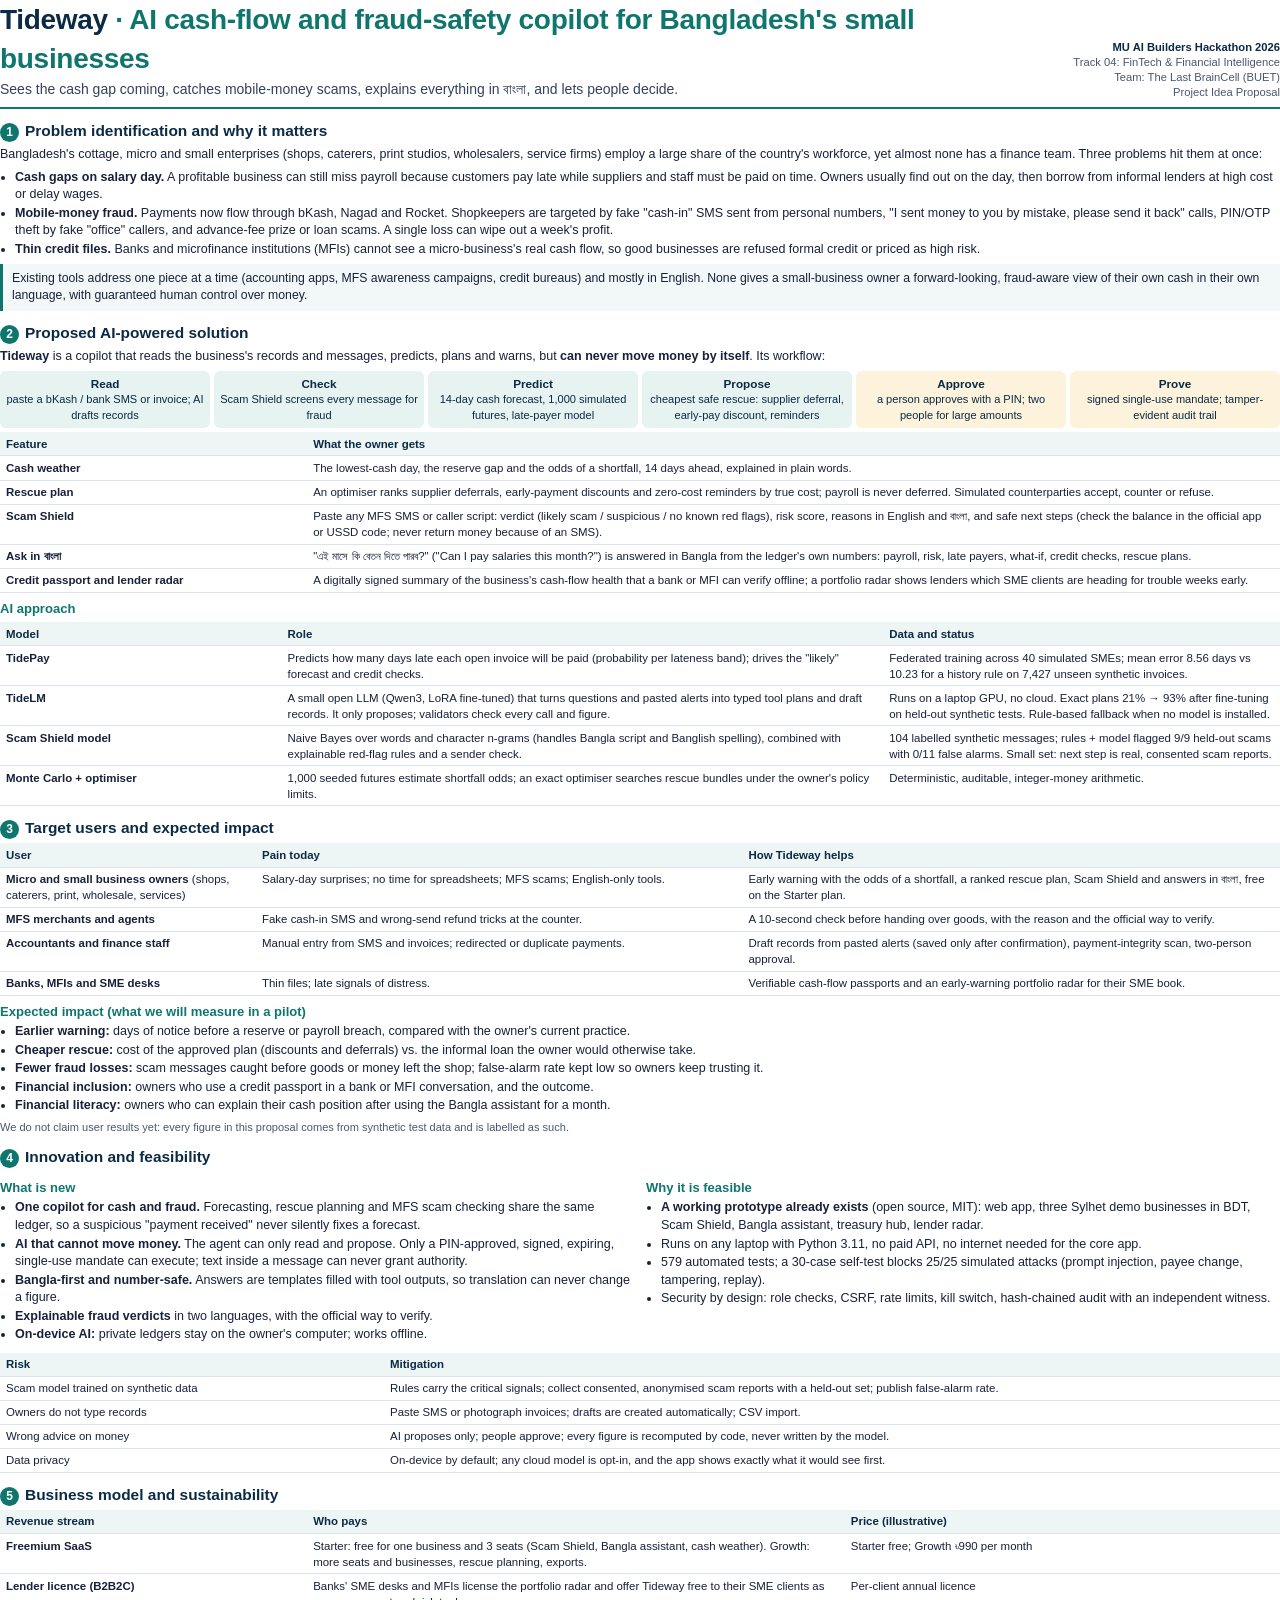
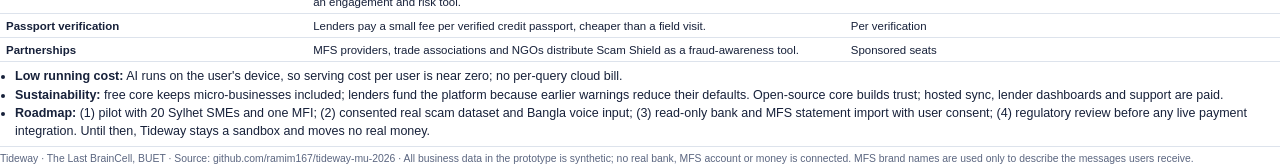
==== docs/proposal/proposal.html @ e8f4d074 "Tideway: AI cash-flow and fraud copilot for Bangladeshi SMEs MU CSE Fest 2026 AI Builders Hackathon," ====
<!doctype html>
<html lang="en">
<head>
<meta charset="utf-8">
<title>Tideway: Project Idea Proposal, MU AI Builders Hackathon 2026</title>
<style>
@page { size: A4; margin: 11mm 13mm 10mm; }
* { box-sizing: border-box; }
body { margin: 0; font: 9.4pt/1.4 "Segoe UI", "Helvetica Neue", Arial, sans-serif; color: #17213a; }
.bn { font-family: "Nirmala UI", "Noto Sans Bengali", "Vrinda", sans-serif; }
header { display: grid; grid-template-columns: 1fr auto; gap: 10px; align-items: end; padding-bottom: 7px; border-bottom: 2.5px solid #0f766e; }
header h1 { margin: 0; font-size: 21pt; letter-spacing: -.3px; color: #0b2a45; }
header h1 span { color: #0f766e; }
header .sub { margin: 2px 0 0; font-size: 10.5pt; color: #33415c; }
header .meta { text-align: right; font-size: 8.4pt; color: #4a5672; line-height: 1.35; }
header .meta strong { color: #0b2a45; }
h2 { margin: 11px 0 4px; font-size: 11.6pt; color: #0b2a45; break-after: avoid; }
h2 .n { display: inline-block; width: 19px; height: 19px; margin-right: 6px; border-radius: 50%; background: #0f766e; color: #fff; font-size: 9pt; line-height: 19px; text-align: center; }
h3 { margin: 7px 0 2px; font-size: 9.8pt; color: #0f766e; break-after: avoid; }
p { margin: 3px 0 5px; }
ul { margin: 2px 0 5px; padding-left: 15px; } li { margin: 1px 0; }
table { width: 100%; border-collapse: collapse; margin: 4px 0 6px; font-size: 8.6pt; break-inside: avoid; }
th, td { padding: 3.5px 6px; border-bottom: 1px solid #dde3ec; text-align: left; vertical-align: top; }
th { background: #eef6f5; color: #0b2a45; font-weight: 650; }
.callout { margin: 6px 0; padding: 6px 9px; border-left: 3px solid #0f766e; background: #f2f8f7; font-size: 9.2pt; }
.flow { display: flex; gap: 4px; margin: 6px 0 4px; font-size: 8.3pt; }
.flow div { flex: 1; padding: 5px 4px; border-radius: 6px; text-align: center; background: #e7f3f1; color: #0b2a45; }
.flow div.p { background: #fdf3dc; } .flow b { display: block; font-size: 8.8pt; }
.two { display: grid; grid-template-columns: 1fr 1fr; gap: 12px; }
.small { font-size: 8.3pt; color: #4a5672; }
.page-break { break-before: page; }
code { font: 8.3pt Consolas, monospace; background: #f1f3f7; padding: 0 3px; border-radius: 3px; }
footer { margin-top: 6px; padding-top: 5px; border-top: 1px solid #dde3ec; font-size: 7.8pt; color: #5b6680; }
</style>
</head>
<body>

<header>
  <div>
    <h1>Tideway <span>· AI cash-flow and fraud-safety copilot for Bangladesh's small businesses</span></h1>
    <p class="sub">Sees the cash gap coming, catches mobile-money scams, explains everything in <span class="bn">বাংলা</span>, and lets people decide.</p>
  </div>
  <div class="meta"><strong>MU AI Builders Hackathon 2026</strong><br>Track 04: FinTech &amp; Financial Intelligence<br>Team: The Last BrainCell (BUET)<br>Project Idea Proposal</div>
</header>

<h2><span class="n">1</span>Problem identification and why it matters</h2>
<p>Bangladesh's cottage, micro and small enterprises (shops, caterers, print studios, wholesalers, service firms) employ a large share of the country's workforce, yet almost none has a finance team. Three problems hit them at once:</p>
<ul>
  <li><strong>Cash gaps on salary day.</strong> A profitable business can still miss payroll because customers pay late while suppliers and staff must be paid on time. Owners usually find out on the day, then borrow from informal lenders at high cost or delay wages.</li>
  <li><strong>Mobile-money fraud.</strong> Payments now flow through bKash, Nagad and Rocket. Shopkeepers are targeted by fake "cash-in" SMS sent from personal numbers, "I sent money to you by mistake, please send it back" calls, PIN/OTP theft by fake "office" callers, and advance-fee prize or loan scams. A single loss can wipe out a week's profit.</li>
  <li><strong>Thin credit files.</strong> Banks and microfinance institutions (MFIs) cannot see a micro-business's real cash flow, so good businesses are refused formal credit or priced as high risk.</li>
</ul>
<div class="callout">Existing tools address one piece at a time (accounting apps, MFS awareness campaigns, credit bureaus) and mostly in English. None gives a small-business owner a forward-looking, fraud-aware view of their own cash in their own language, with guaranteed human control over money.</div>

<h2><span class="n">2</span>Proposed AI-powered solution</h2>
<p><strong>Tideway</strong> is a copilot that reads the business's records and messages, predicts, plans and warns, but <strong>can never move money by itself</strong>. Its workflow:</p>
<div class="flow">
  <div><b>Read</b>paste a bKash / bank SMS or invoice; AI drafts records</div>
  <div><b>Check</b>Scam Shield screens every message for fraud</div>
  <div><b>Predict</b>14-day cash forecast, 1,000 simulated futures, late-payer model</div>
  <div><b>Propose</b>cheapest safe rescue: supplier deferral, early-pay discount, reminders</div>
  <div class="p"><b>Approve</b>a person approves with a PIN; two people for large amounts</div>
  <div class="p"><b>Prove</b>signed single-use mandate; tamper-evident audit trail</div>
</div>
<table>
  <tr><th style="width:24%">Feature</th><th>What the owner gets</th></tr>
  <tr><td><strong>Cash weather</strong></td><td>The lowest-cash day, the reserve gap and the odds of a shortfall, 14 days ahead, explained in plain words.</td></tr>
  <tr><td><strong>Rescue plan</strong></td><td>An optimiser ranks supplier deferrals, early-payment discounts and zero-cost reminders by true cost; payroll is never deferred. Simulated counterparties accept, counter or refuse.</td></tr>
  <tr><td><strong>Scam Shield</strong></td><td>Paste any MFS SMS or caller script: verdict (likely scam / suspicious / no known red flags), risk score, reasons in English and <span class="bn">বাংলা</span>, and safe next steps (check the balance in the official app or USSD code; never return money because of an SMS).</td></tr>
  <tr><td><strong>Ask in <span class="bn">বাংলা</span></strong></td><td>"<span class="bn">এই মাসে কি বেতন দিতে পারব?</span>" ("Can I pay salaries this month?") is answered in Bangla from the ledger's own numbers: payroll, risk, late payers, what-if, credit checks, rescue plans.</td></tr>
  <tr><td><strong>Credit passport and lender radar</strong></td><td>A digitally signed summary of the business's cash-flow health that a bank or MFI can verify offline; a portfolio radar shows lenders which SME clients are heading for trouble weeks early.</td></tr>
</table>

<h3>AI approach</h3>
<table>
  <tr><th style="width:22%">Model</th><th>Role</th><th style="width:31%">Data and status</th></tr>
  <tr><td><strong>TidePay</strong></td><td>Predicts how many days late each open invoice will be paid (probability per lateness band); drives the "likely" forecast and credit checks.</td><td>Federated training across 40 simulated SMEs; mean error 8.56 days vs 10.23 for a history rule on 7,427 unseen synthetic invoices.</td></tr>
  <tr><td><strong>TideLM</strong></td><td>A small open LLM (Qwen3, LoRA fine-tuned) that turns questions and pasted alerts into typed tool plans and draft records. It only proposes; validators check every call and figure.</td><td>Runs on a laptop GPU, no cloud. Exact plans 21% → 93% after fine-tuning on held-out synthetic tests. Rule-based fallback when no model is installed.</td></tr>
  <tr><td><strong>Scam Shield model</strong></td><td>Naive Bayes over words and character n-grams (handles Bangla script and Banglish spelling), combined with explainable red-flag rules and a sender check.</td><td>104 labelled synthetic messages; rules + model flagged 9/9 held-out scams with 0/11 false alarms. Small set: next step is real, consented scam reports.</td></tr>
  <tr><td><strong>Monte Carlo + optimiser</strong></td><td>1,000 seeded futures estimate shortfall odds; an exact optimiser searches rescue bundles under the owner's policy limits.</td><td>Deterministic, auditable, integer-money arithmetic.</td></tr>
</table>

<h2><span class="n">3</span>Target users and expected impact</h2>
<table>
  <tr><th style="width:20%">User</th><th style="width:38%">Pain today</th><th>How Tideway helps</th></tr>
  <tr><td><strong>Micro and small business owners</strong> (shops, caterers, print, wholesale, services)</td><td>Salary-day surprises; no time for spreadsheets; MFS scams; English-only tools.</td><td>Early warning with the odds of a shortfall, a ranked rescue plan, Scam Shield and answers in <span class="bn">বাংলা</span>, free on the Starter plan.</td></tr>
  <tr><td><strong>MFS merchants and agents</strong></td><td>Fake cash-in SMS and wrong-send refund tricks at the counter.</td><td>A 10-second check before handing over goods, with the reason and the official way to verify.</td></tr>
  <tr><td><strong>Accountants and finance staff</strong></td><td>Manual entry from SMS and invoices; redirected or duplicate payments.</td><td>Draft records from pasted alerts (saved only after confirmation), payment-integrity scan, two-person approval.</td></tr>
  <tr><td><strong>Banks, MFIs and SME desks</strong></td><td>Thin files; late signals of distress.</td><td>Verifiable cash-flow passports and an early-warning portfolio radar for their SME book.</td></tr>
</table>
<h3>Expected impact (what we will measure in a pilot)</h3>
<ul>
  <li><strong>Earlier warning:</strong> days of notice before a reserve or payroll breach, compared with the owner's current practice.</li>
  <li><strong>Cheaper rescue:</strong> cost of the approved plan (discounts and deferrals) vs. the informal loan the owner would otherwise take.</li>
  <li><strong>Fewer fraud losses:</strong> scam messages caught before goods or money left the shop; false-alarm rate kept low so owners keep trusting it.</li>
  <li><strong>Financial inclusion:</strong> owners who use a credit passport in a bank or MFI conversation, and the outcome.</li>
  <li><strong>Financial literacy:</strong> owners who can explain their cash position after using the Bangla assistant for a month.</li>
</ul>
<p class="small">We do not claim user results yet: every figure in this proposal comes from synthetic test data and is labelled as such.</p>

<h2><span class="n">4</span>Innovation and feasibility</h2>
<div class="two">
<div>
<h3>What is new</h3>
<ul>
  <li><strong>One copilot for cash and fraud.</strong> Forecasting, rescue planning and MFS scam checking share the same ledger, so a suspicious "payment received" never silently fixes a forecast.</li>
  <li><strong>AI that cannot move money.</strong> The agent can only read and propose. Only a PIN-approved, signed, expiring, single-use mandate can execute; text inside a message can never grant authority.</li>
  <li><strong>Bangla-first and number-safe.</strong> Answers are templates filled with tool outputs, so translation can never change a figure.</li>
  <li><strong>Explainable fraud verdicts</strong> in two languages, with the official way to verify.</li>
  <li><strong>On-device AI:</strong> private ledgers stay on the owner's computer; works offline.</li>
</ul>
</div>
<div>
<h3>Why it is feasible</h3>
<ul>
  <li><strong>A working prototype already exists</strong> (open source, MIT): web app, three Sylhet demo businesses in BDT, Scam Shield, Bangla assistant, treasury hub, lender radar.</li>
  <li>Runs on any laptop with Python 3.11, no paid API, no internet needed for the core app.</li>
  <li>579 automated tests; a 30-case self-test blocks 25/25 simulated attacks (prompt injection, payee change, tampering, replay).</li>
  <li>Security by design: role checks, CSRF, rate limits, kill switch, hash-chained audit with an independent witness.</li>
</ul>
</div>
</div>
<table>
  <tr><th style="width:30%">Risk</th><th>Mitigation</th></tr>
  <tr><td>Scam model trained on synthetic data</td><td>Rules carry the critical signals; collect consented, anonymised scam reports with a held-out set; publish false-alarm rate.</td></tr>
  <tr><td>Owners do not type records</td><td>Paste SMS or photograph invoices; drafts are created automatically; CSV import.</td></tr>
  <tr><td>Wrong advice on money</td><td>AI proposes only; people approve; every figure is recomputed by code, never written by the model.</td></tr>
  <tr><td>Data privacy</td><td>On-device by default; any cloud model is opt-in, and the app shows exactly what it would see first.</td></tr>
</table>

<h2><span class="n">5</span>Business model and sustainability</h2>
<table>
  <tr><th style="width:24%">Revenue stream</th><th>Who pays</th><th style="width:34%">Price (illustrative)</th></tr>
  <tr><td><strong>Freemium SaaS</strong></td><td>Starter: free for one business and 3 seats (Scam Shield, Bangla assistant, cash weather). Growth: more seats and businesses, rescue planning, exports.</td><td>Starter free; Growth ৳990 per month</td></tr>
  <tr><td><strong>Lender licence (B2B2C)</strong></td><td>Banks' SME desks and MFIs license the portfolio radar and offer Tideway free to their SME clients as an engagement and risk tool.</td><td>Per-client annual licence</td></tr>
  <tr><td><strong>Passport verification</strong></td><td>Lenders pay a small fee per verified credit passport, cheaper than a field visit.</td><td>Per verification</td></tr>
  <tr><td><strong>Partnerships</strong></td><td>MFS providers, trade associations and NGOs distribute Scam Shield as a fraud-awareness tool.</td><td>Sponsored seats</td></tr>
</table>
<ul>
  <li><strong>Low running cost:</strong> AI runs on the user's device, so serving cost per user is near zero; no per-query cloud bill.</li>
  <li><strong>Sustainability:</strong> free core keeps micro-businesses included; lenders fund the platform because earlier warnings reduce their defaults. Open-source core builds trust; hosted sync, lender dashboards and support are paid.</li>
  <li><strong>Roadmap:</strong> (1) pilot with 20 Sylhet SMEs and one MFI; (2) consented real scam dataset and Bangla voice input; (3) read-only bank and MFS statement import with user consent; (4) regulatory review before any live payment integration. Until then, Tideway stays a sandbox and moves no real money.</li>
</ul>

<footer>Tideway · The Last BrainCell, BUET · Source: github.com/ramim167/tideway-mu-2026 · All business data in the prototype is synthetic; no real bank, MFS account or money is connected. MFS brand names are used only to describe the messages users receive.</footer>
</body>
</html>
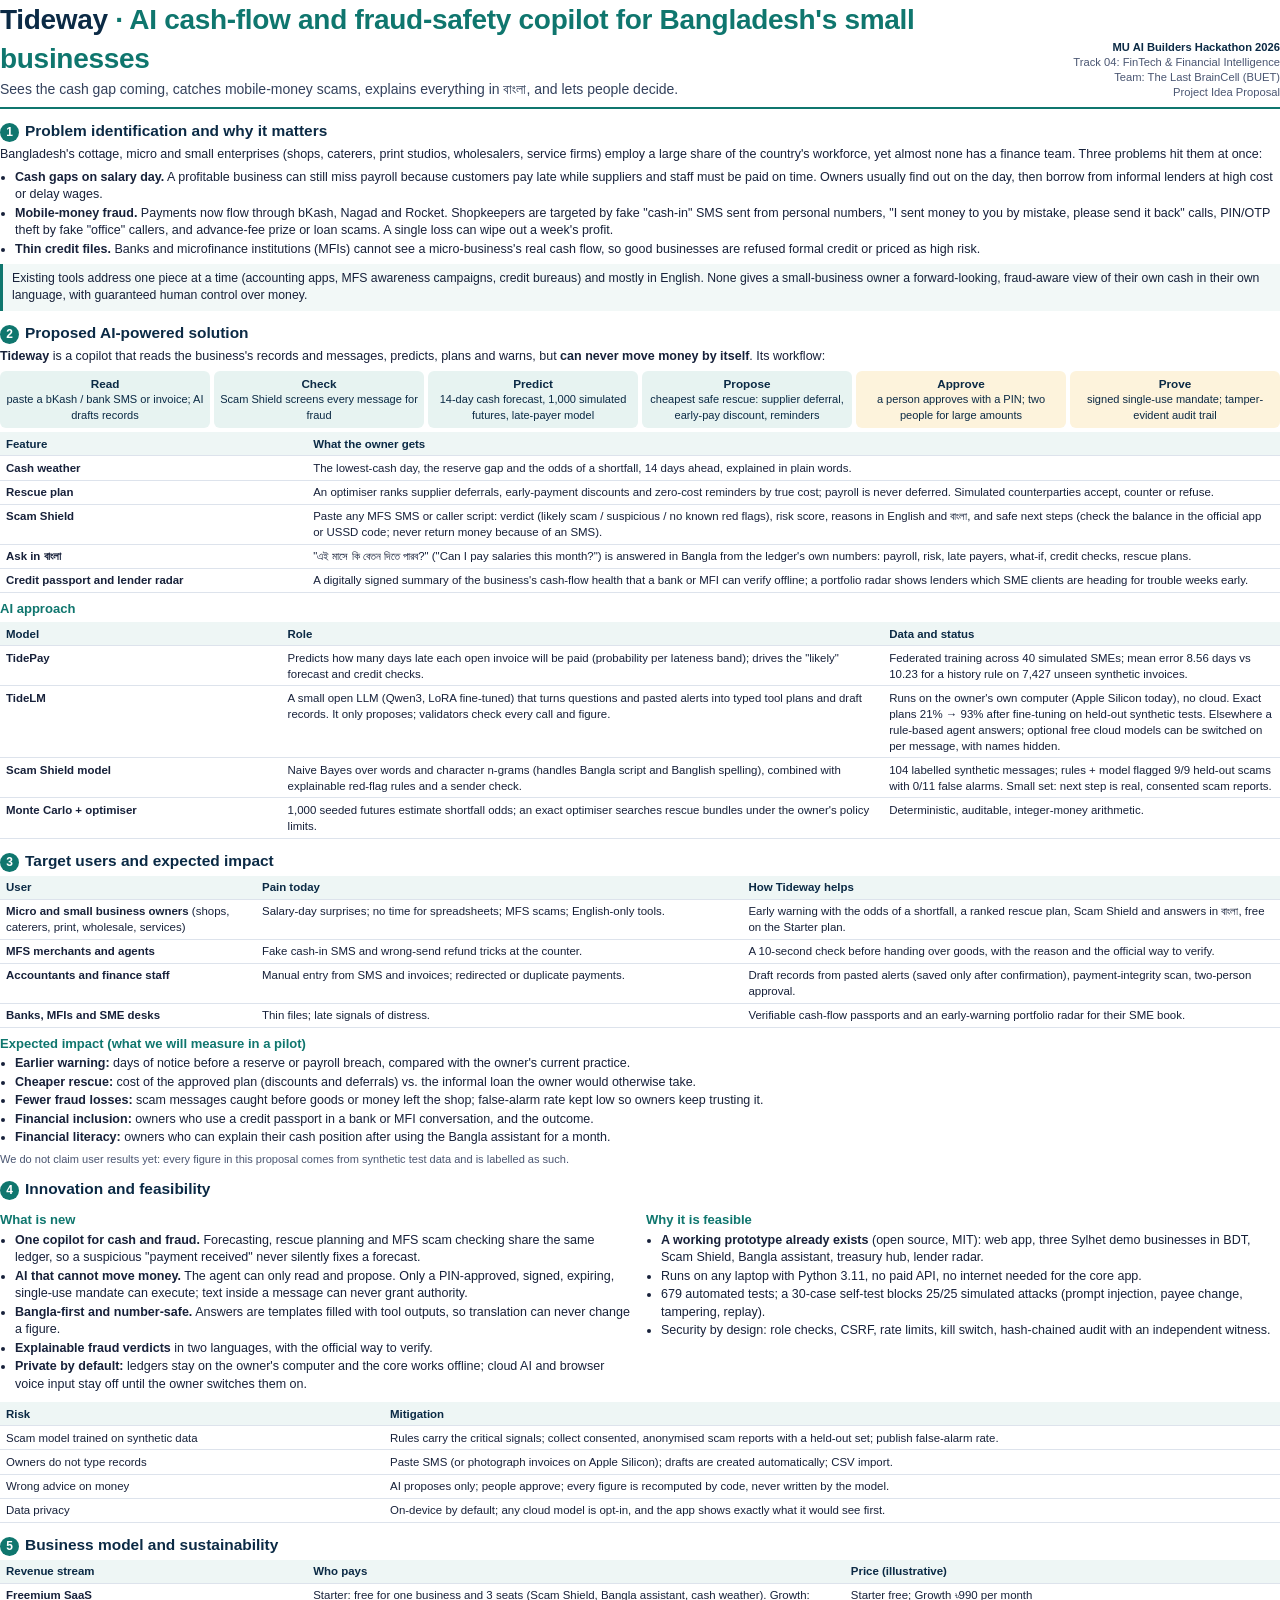
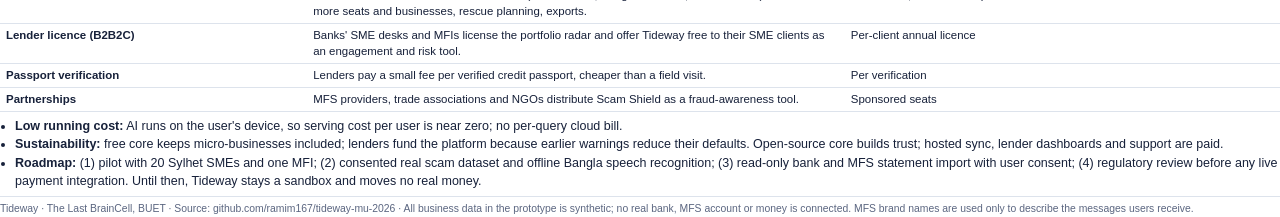
==== commit 6ac983b4: "Fix defects from an independent review; align docs with the app Backend (each with a regression test" ====
--- a/docs/proposal/proposal.html
+++ b/docs/proposal/proposal.html
@@ -75,7 +75,7 @@
 <table>
   <tr><th style="width:22%">Model</th><th>Role</th><th style="width:31%">Data and status</th></tr>
   <tr><td><strong>TidePay</strong></td><td>Predicts how many days late each open invoice will be paid (probability per lateness band); drives the "likely" forecast and credit checks.</td><td>Federated training across 40 simulated SMEs; mean error 8.56 days vs 10.23 for a history rule on 7,427 unseen synthetic invoices.</td></tr>
-  <tr><td><strong>TideLM</strong></td><td>A small open LLM (Qwen3, LoRA fine-tuned) that turns questions and pasted alerts into typed tool plans and draft records. It only proposes; validators check every call and figure.</td><td>Runs on a laptop GPU, no cloud. Exact plans 21% → 93% after fine-tuning on held-out synthetic tests. Rule-based fallback when no model is installed.</td></tr>
+  <tr><td><strong>TideLM</strong></td><td>A small open LLM (Qwen3, LoRA fine-tuned) that turns questions and pasted alerts into typed tool plans and draft records. It only proposes; validators check every call and figure.</td><td>Runs on the owner's own computer (Apple Silicon today), no cloud. Exact plans 21% → 93% after fine-tuning on held-out synthetic tests. Elsewhere a rule-based agent answers; optional free cloud models can be switched on per message, with names hidden.</td></tr>
   <tr><td><strong>Scam Shield model</strong></td><td>Naive Bayes over words and character n-grams (handles Bangla script and Banglish spelling), combined with explainable red-flag rules and a sender check.</td><td>104 labelled synthetic messages; rules + model flagged 9/9 held-out scams with 0/11 false alarms. Small set: next step is real, consented scam reports.</td></tr>
   <tr><td><strong>Monte Carlo + optimiser</strong></td><td>1,000 seeded futures estimate shortfall odds; an exact optimiser searches rescue bundles under the owner's policy limits.</td><td>Deterministic, auditable, integer-money arithmetic.</td></tr>
 </table>
@@ -107,7 +107,7 @@
   <li><strong>AI that cannot move money.</strong> The agent can only read and propose. Only a PIN-approved, signed, expiring, single-use mandate can execute; text inside a message can never grant authority.</li>
   <li><strong>Bangla-first and number-safe.</strong> Answers are templates filled with tool outputs, so translation can never change a figure.</li>
   <li><strong>Explainable fraud verdicts</strong> in two languages, with the official way to verify.</li>
-  <li><strong>On-device AI:</strong> private ledgers stay on the owner's computer; works offline.</li>
+  <li><strong>Private by default:</strong> ledgers stay on the owner's computer and the core works offline; cloud AI and browser voice input stay off until the owner switches them on.</li>
 </ul>
 </div>
 <div>
@@ -115,7 +115,7 @@
 <ul>
   <li><strong>A working prototype already exists</strong> (open source, MIT): web app, three Sylhet demo businesses in BDT, Scam Shield, Bangla assistant, treasury hub, lender radar.</li>
   <li>Runs on any laptop with Python 3.11, no paid API, no internet needed for the core app.</li>
-  <li>579 automated tests; a 30-case self-test blocks 25/25 simulated attacks (prompt injection, payee change, tampering, replay).</li>
+  <li>679 automated tests; a 30-case self-test blocks 25/25 simulated attacks (prompt injection, payee change, tampering, replay).</li>
   <li>Security by design: role checks, CSRF, rate limits, kill switch, hash-chained audit with an independent witness.</li>
 </ul>
 </div>
@@ -123,7 +123,7 @@
 <table>
   <tr><th style="width:30%">Risk</th><th>Mitigation</th></tr>
   <tr><td>Scam model trained on synthetic data</td><td>Rules carry the critical signals; collect consented, anonymised scam reports with a held-out set; publish false-alarm rate.</td></tr>
-  <tr><td>Owners do not type records</td><td>Paste SMS or photograph invoices; drafts are created automatically; CSV import.</td></tr>
+  <tr><td>Owners do not type records</td><td>Paste SMS (or photograph invoices on Apple Silicon); drafts are created automatically; CSV import.</td></tr>
   <tr><td>Wrong advice on money</td><td>AI proposes only; people approve; every figure is recomputed by code, never written by the model.</td></tr>
   <tr><td>Data privacy</td><td>On-device by default; any cloud model is opt-in, and the app shows exactly what it would see first.</td></tr>
 </table>
@@ -139,7 +139,7 @@
 <ul>
   <li><strong>Low running cost:</strong> AI runs on the user's device, so serving cost per user is near zero; no per-query cloud bill.</li>
   <li><strong>Sustainability:</strong> free core keeps micro-businesses included; lenders fund the platform because earlier warnings reduce their defaults. Open-source core builds trust; hosted sync, lender dashboards and support are paid.</li>
-  <li><strong>Roadmap:</strong> (1) pilot with 20 Sylhet SMEs and one MFI; (2) consented real scam dataset and Bangla voice input; (3) read-only bank and MFS statement import with user consent; (4) regulatory review before any live payment integration. Until then, Tideway stays a sandbox and moves no real money.</li>
+  <li><strong>Roadmap:</strong> (1) pilot with 20 Sylhet SMEs and one MFI; (2) consented real scam dataset and offline Bangla speech recognition; (3) read-only bank and MFS statement import with user consent; (4) regulatory review before any live payment integration. Until then, Tideway stays a sandbox and moves no real money.</li>
 </ul>
 
 <footer>Tideway · The Last BrainCell, BUET · Source: github.com/ramim167/tideway-mu-2026 · All business data in the prototype is synthetic; no real bank, MFS account or money is connected. MFS brand names are used only to describe the messages users receive.</footer>
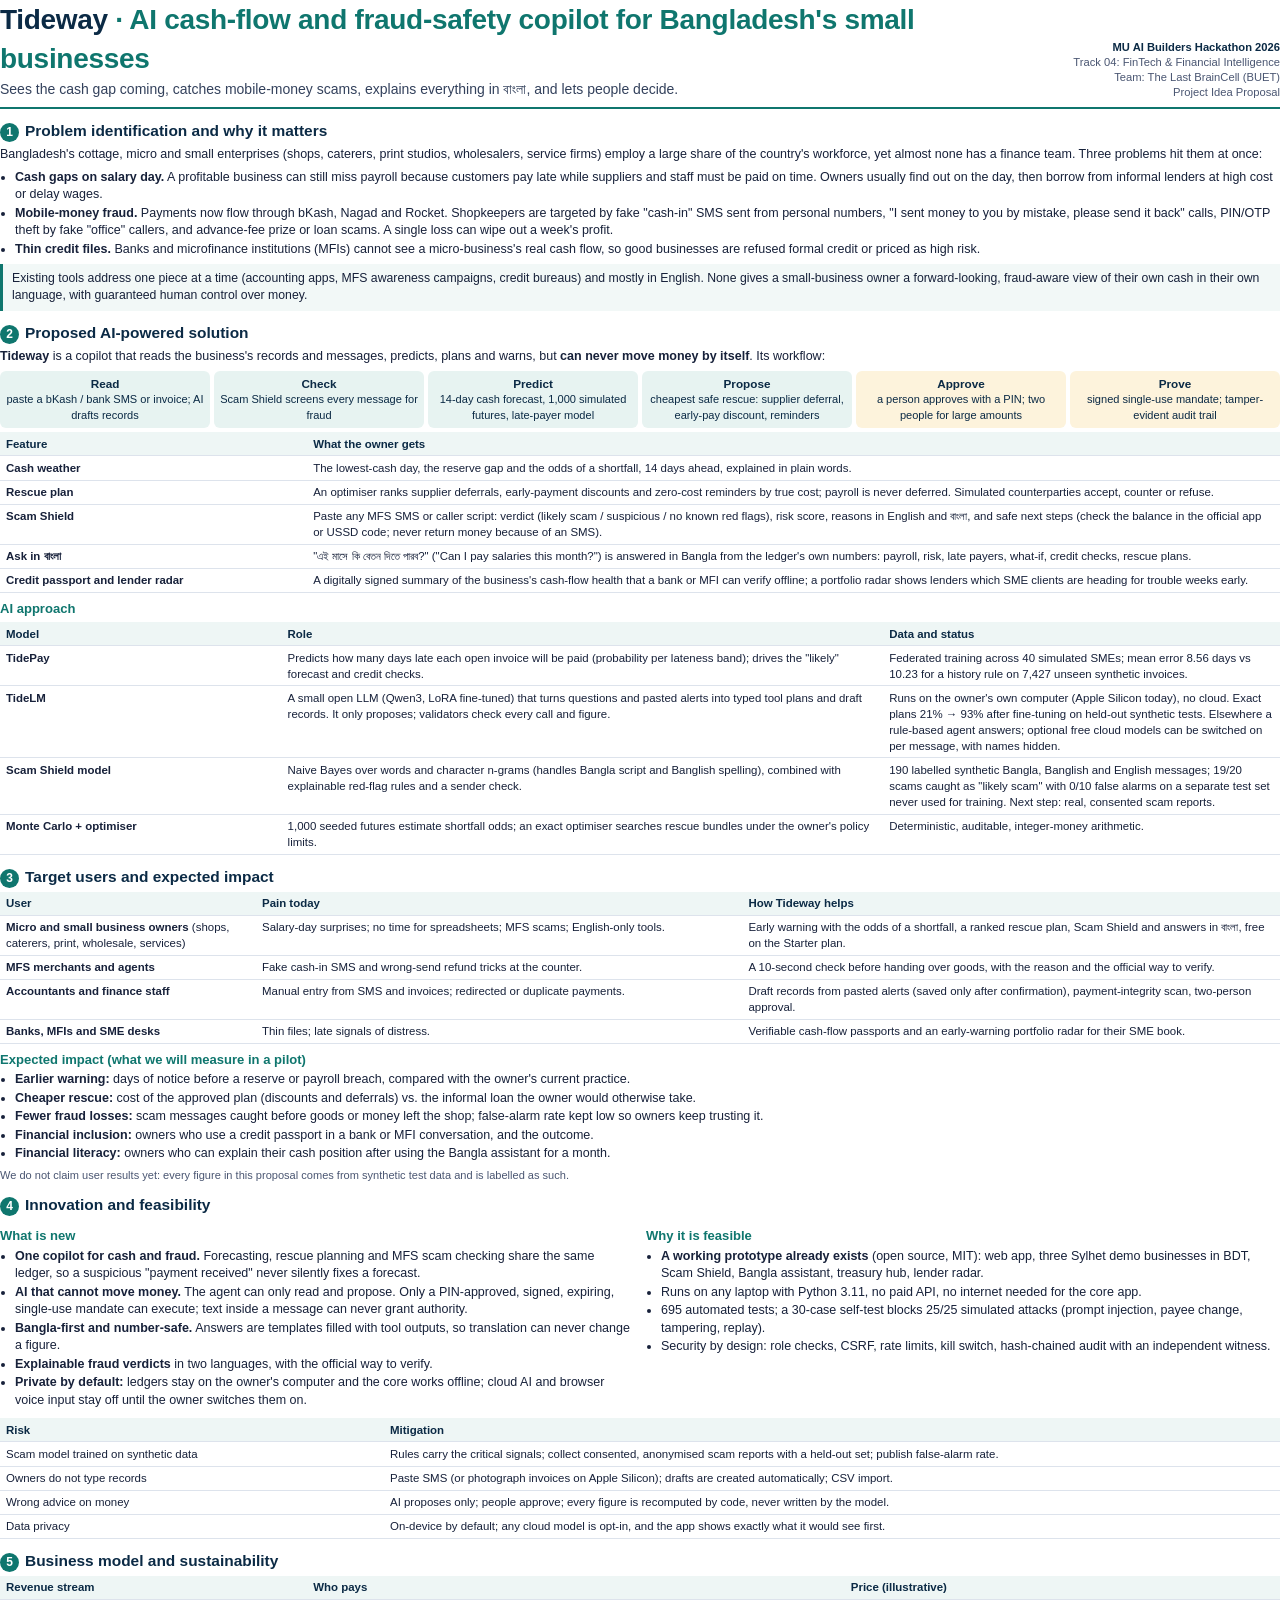
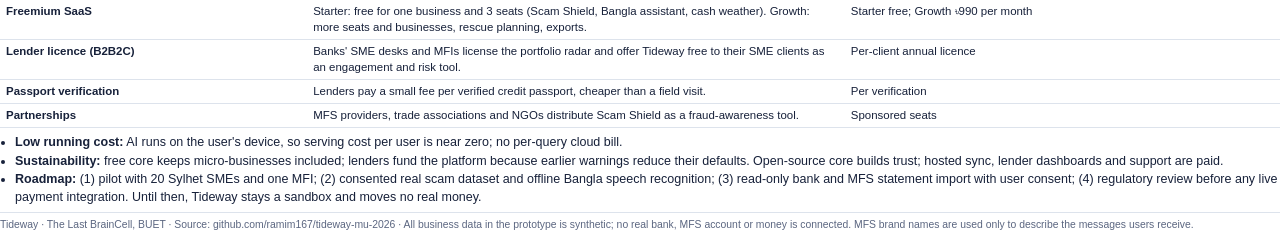
==== commit 49deecdd: "Strengthen Scam Shield on real Bangladeshi scam scripts - Rules: "code ta bolen" and "6 digit number" ====
--- a/docs/proposal/proposal.html
+++ b/docs/proposal/proposal.html
@@ -76,7 +76,7 @@
   <tr><th style="width:22%">Model</th><th>Role</th><th style="width:31%">Data and status</th></tr>
   <tr><td><strong>TidePay</strong></td><td>Predicts how many days late each open invoice will be paid (probability per lateness band); drives the "likely" forecast and credit checks.</td><td>Federated training across 40 simulated SMEs; mean error 8.56 days vs 10.23 for a history rule on 7,427 unseen synthetic invoices.</td></tr>
   <tr><td><strong>TideLM</strong></td><td>A small open LLM (Qwen3, LoRA fine-tuned) that turns questions and pasted alerts into typed tool plans and draft records. It only proposes; validators check every call and figure.</td><td>Runs on the owner's own computer (Apple Silicon today), no cloud. Exact plans 21% → 93% after fine-tuning on held-out synthetic tests. Elsewhere a rule-based agent answers; optional free cloud models can be switched on per message, with names hidden.</td></tr>
-  <tr><td><strong>Scam Shield model</strong></td><td>Naive Bayes over words and character n-grams (handles Bangla script and Banglish spelling), combined with explainable red-flag rules and a sender check.</td><td>104 labelled synthetic messages; rules + model flagged 9/9 held-out scams with 0/11 false alarms. Small set: next step is real, consented scam reports.</td></tr>
+  <tr><td><strong>Scam Shield model</strong></td><td>Naive Bayes over words and character n-grams (handles Bangla script and Banglish spelling), combined with explainable red-flag rules and a sender check.</td><td>190 labelled synthetic Bangla, Banglish and English messages; 19/20 scams caught as "likely scam" with 0/10 false alarms on a separate test set never used for training. Next step: real, consented scam reports.</td></tr>
   <tr><td><strong>Monte Carlo + optimiser</strong></td><td>1,000 seeded futures estimate shortfall odds; an exact optimiser searches rescue bundles under the owner's policy limits.</td><td>Deterministic, auditable, integer-money arithmetic.</td></tr>
 </table>
 
@@ -115,7 +115,7 @@
 <ul>
   <li><strong>A working prototype already exists</strong> (open source, MIT): web app, three Sylhet demo businesses in BDT, Scam Shield, Bangla assistant, treasury hub, lender radar.</li>
   <li>Runs on any laptop with Python 3.11, no paid API, no internet needed for the core app.</li>
-  <li>679 automated tests; a 30-case self-test blocks 25/25 simulated attacks (prompt injection, payee change, tampering, replay).</li>
+  <li>695 automated tests; a 30-case self-test blocks 25/25 simulated attacks (prompt injection, payee change, tampering, replay).</li>
   <li>Security by design: role checks, CSRF, rate limits, kill switch, hash-chained audit with an independent witness.</li>
 </ul>
 </div>
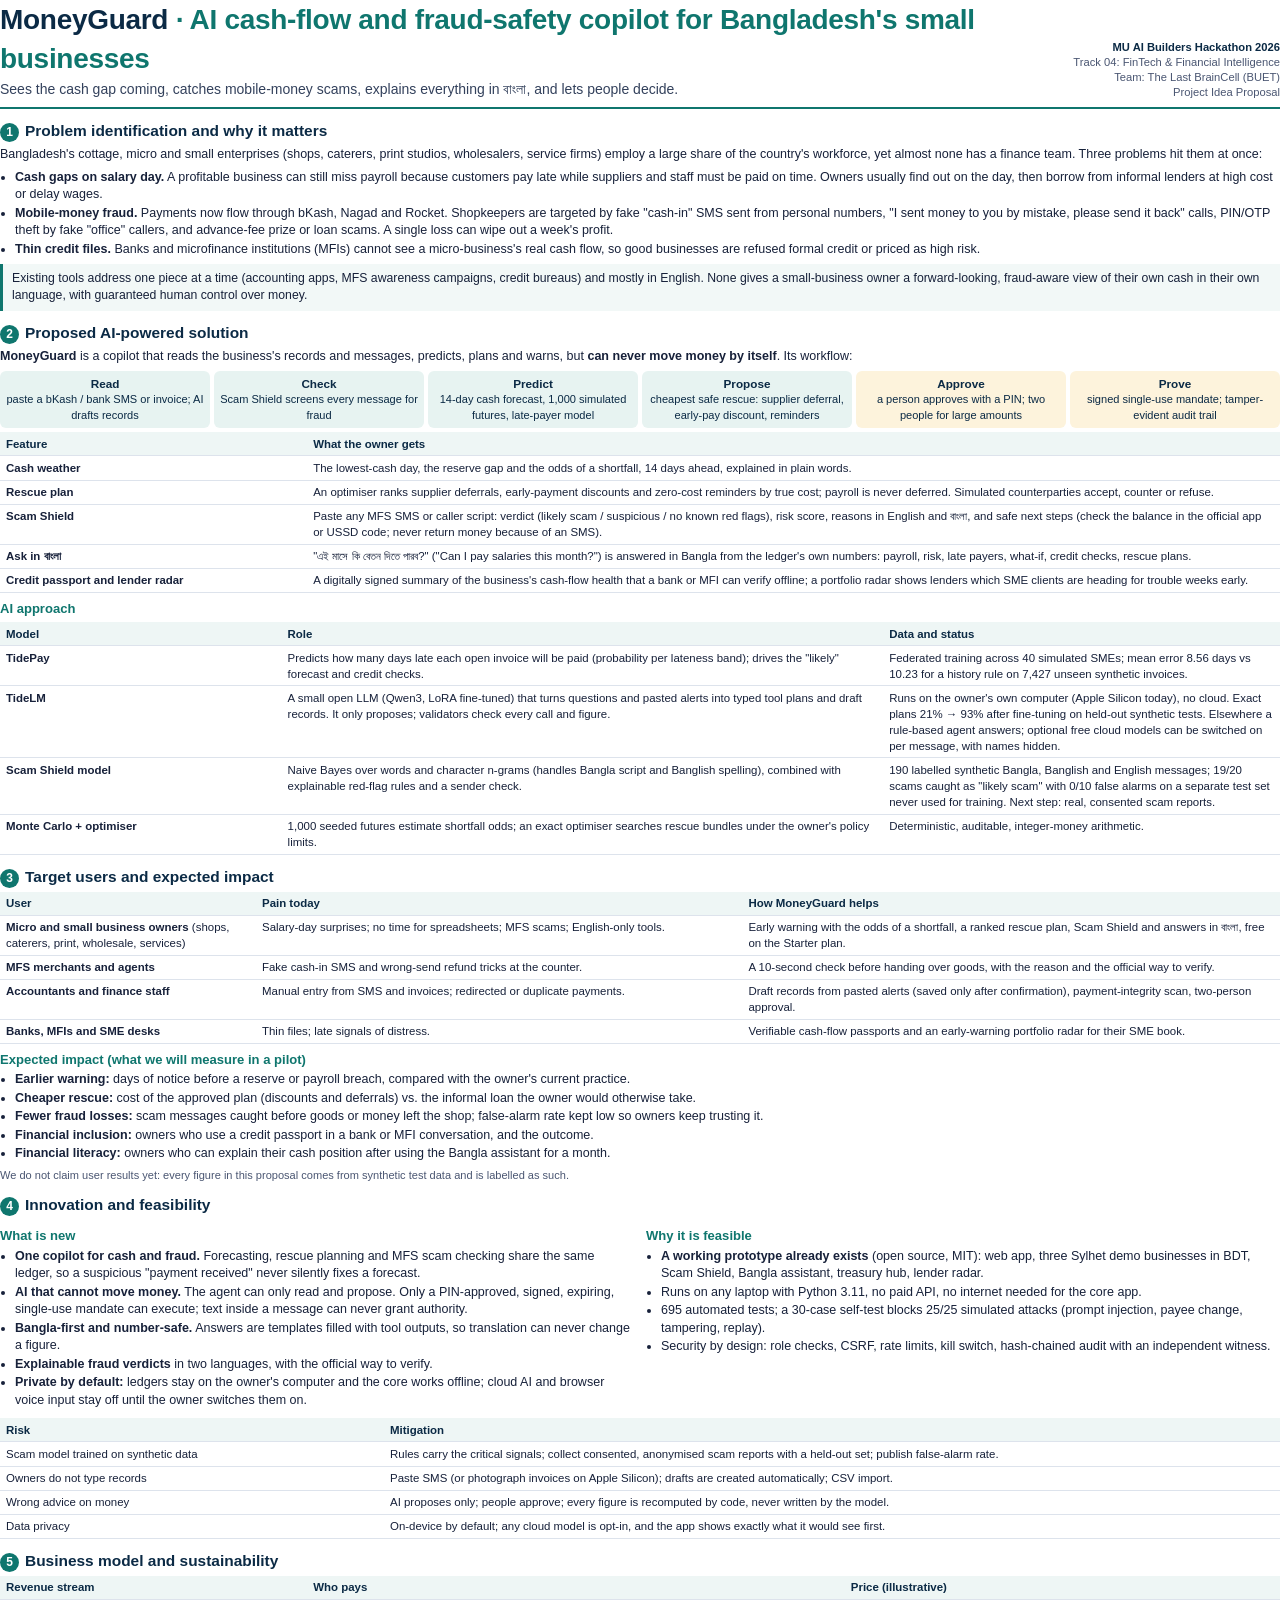
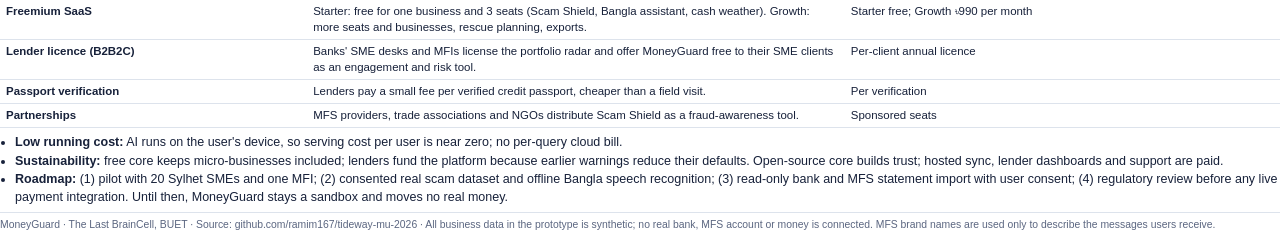
==== commit 8056885a: "Rename the product from Tideway to MoneyGuard (মানিগার্ড) Everything a user, judge or teammate reads" ====
--- a/docs/proposal/proposal.html
+++ b/docs/proposal/proposal.html
@@ -2,7 +2,7 @@
 <html lang="en">
 <head>
 <meta charset="utf-8">
-<title>Tideway: Project Idea Proposal, MU AI Builders Hackathon 2026</title>
+<title>MoneyGuard: Project Idea Proposal, MU AI Builders Hackathon 2026</title>
 <style>
 @page { size: A4; margin: 11mm 13mm 10mm; }
 * { box-sizing: border-box; }
@@ -37,7 +37,7 @@
 
 <header>
   <div>
-    <h1>Tideway <span>· AI cash-flow and fraud-safety copilot for Bangladesh's small businesses</span></h1>
+    <h1>MoneyGuard <span>· AI cash-flow and fraud-safety copilot for Bangladesh's small businesses</span></h1>
     <p class="sub">Sees the cash gap coming, catches mobile-money scams, explains everything in <span class="bn">বাংলা</span>, and lets people decide.</p>
   </div>
   <div class="meta"><strong>MU AI Builders Hackathon 2026</strong><br>Track 04: FinTech &amp; Financial Intelligence<br>Team: The Last BrainCell (BUET)<br>Project Idea Proposal</div>
@@ -53,7 +53,7 @@
 <div class="callout">Existing tools address one piece at a time (accounting apps, MFS awareness campaigns, credit bureaus) and mostly in English. None gives a small-business owner a forward-looking, fraud-aware view of their own cash in their own language, with guaranteed human control over money.</div>
 
 <h2><span class="n">2</span>Proposed AI-powered solution</h2>
-<p><strong>Tideway</strong> is a copilot that reads the business's records and messages, predicts, plans and warns, but <strong>can never move money by itself</strong>. Its workflow:</p>
+<p><strong>MoneyGuard</strong> is a copilot that reads the business's records and messages, predicts, plans and warns, but <strong>can never move money by itself</strong>. Its workflow:</p>
 <div class="flow">
   <div><b>Read</b>paste a bKash / bank SMS or invoice; AI drafts records</div>
   <div><b>Check</b>Scam Shield screens every message for fraud</div>
@@ -82,7 +82,7 @@
 
 <h2><span class="n">3</span>Target users and expected impact</h2>
 <table>
-  <tr><th style="width:20%">User</th><th style="width:38%">Pain today</th><th>How Tideway helps</th></tr>
+  <tr><th style="width:20%">User</th><th style="width:38%">Pain today</th><th>How MoneyGuard helps</th></tr>
   <tr><td><strong>Micro and small business owners</strong> (shops, caterers, print, wholesale, services)</td><td>Salary-day surprises; no time for spreadsheets; MFS scams; English-only tools.</td><td>Early warning with the odds of a shortfall, a ranked rescue plan, Scam Shield and answers in <span class="bn">বাংলা</span>, free on the Starter plan.</td></tr>
   <tr><td><strong>MFS merchants and agents</strong></td><td>Fake cash-in SMS and wrong-send refund tricks at the counter.</td><td>A 10-second check before handing over goods, with the reason and the official way to verify.</td></tr>
   <tr><td><strong>Accountants and finance staff</strong></td><td>Manual entry from SMS and invoices; redirected or duplicate payments.</td><td>Draft records from pasted alerts (saved only after confirmation), payment-integrity scan, two-person approval.</td></tr>
@@ -132,16 +132,16 @@
 <table>
   <tr><th style="width:24%">Revenue stream</th><th>Who pays</th><th style="width:34%">Price (illustrative)</th></tr>
   <tr><td><strong>Freemium SaaS</strong></td><td>Starter: free for one business and 3 seats (Scam Shield, Bangla assistant, cash weather). Growth: more seats and businesses, rescue planning, exports.</td><td>Starter free; Growth ৳990 per month</td></tr>
-  <tr><td><strong>Lender licence (B2B2C)</strong></td><td>Banks' SME desks and MFIs license the portfolio radar and offer Tideway free to their SME clients as an engagement and risk tool.</td><td>Per-client annual licence</td></tr>
+  <tr><td><strong>Lender licence (B2B2C)</strong></td><td>Banks' SME desks and MFIs license the portfolio radar and offer MoneyGuard free to their SME clients as an engagement and risk tool.</td><td>Per-client annual licence</td></tr>
   <tr><td><strong>Passport verification</strong></td><td>Lenders pay a small fee per verified credit passport, cheaper than a field visit.</td><td>Per verification</td></tr>
   <tr><td><strong>Partnerships</strong></td><td>MFS providers, trade associations and NGOs distribute Scam Shield as a fraud-awareness tool.</td><td>Sponsored seats</td></tr>
 </table>
 <ul>
   <li><strong>Low running cost:</strong> AI runs on the user's device, so serving cost per user is near zero; no per-query cloud bill.</li>
   <li><strong>Sustainability:</strong> free core keeps micro-businesses included; lenders fund the platform because earlier warnings reduce their defaults. Open-source core builds trust; hosted sync, lender dashboards and support are paid.</li>
-  <li><strong>Roadmap:</strong> (1) pilot with 20 Sylhet SMEs and one MFI; (2) consented real scam dataset and offline Bangla speech recognition; (3) read-only bank and MFS statement import with user consent; (4) regulatory review before any live payment integration. Until then, Tideway stays a sandbox and moves no real money.</li>
+  <li><strong>Roadmap:</strong> (1) pilot with 20 Sylhet SMEs and one MFI; (2) consented real scam dataset and offline Bangla speech recognition; (3) read-only bank and MFS statement import with user consent; (4) regulatory review before any live payment integration. Until then, MoneyGuard stays a sandbox and moves no real money.</li>
 </ul>
 
-<footer>Tideway · The Last BrainCell, BUET · Source: github.com/ramim167/tideway-mu-2026 · All business data in the prototype is synthetic; no real bank, MFS account or money is connected. MFS brand names are used only to describe the messages users receive.</footer>
+<footer>MoneyGuard · The Last BrainCell, BUET · Source: github.com/ramim167/tideway-mu-2026 · All business data in the prototype is synthetic; no real bank, MFS account or money is connected. MFS brand names are used only to describe the messages users receive.</footer>
 </body>
 </html>
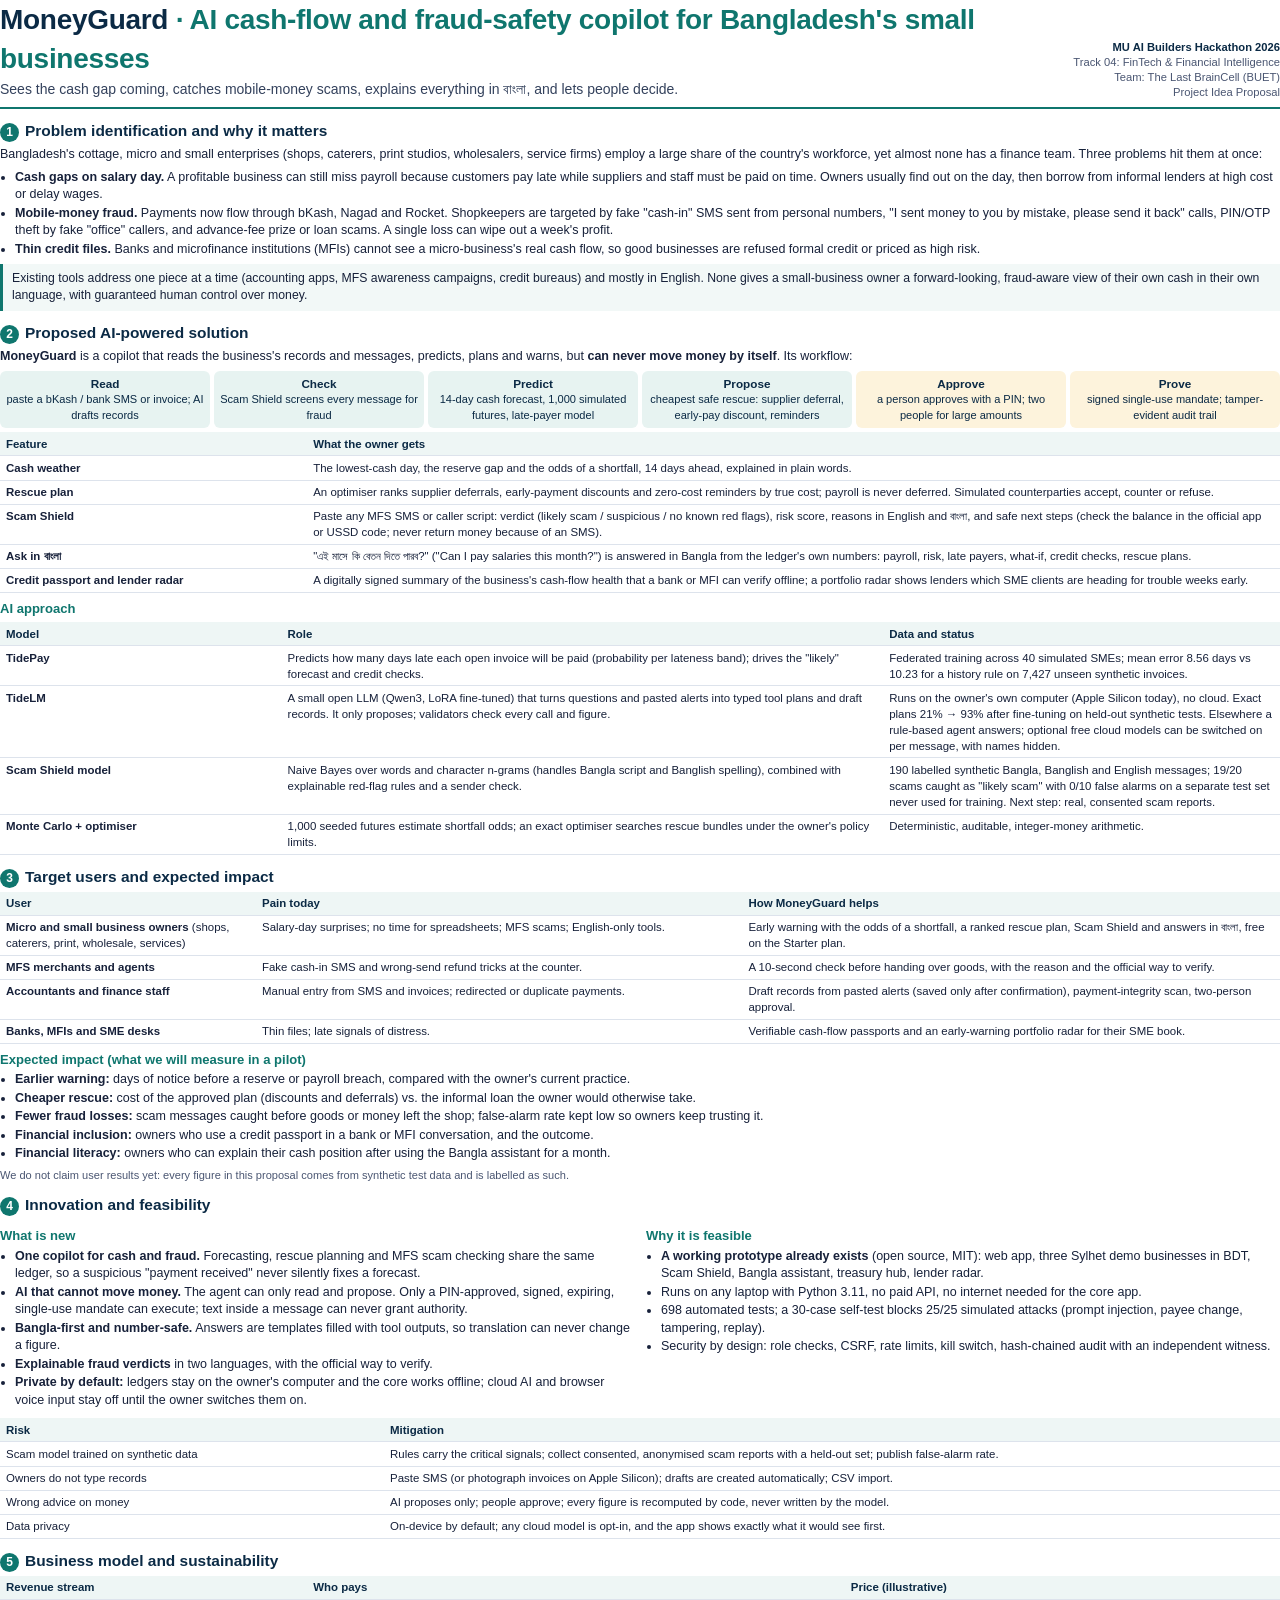
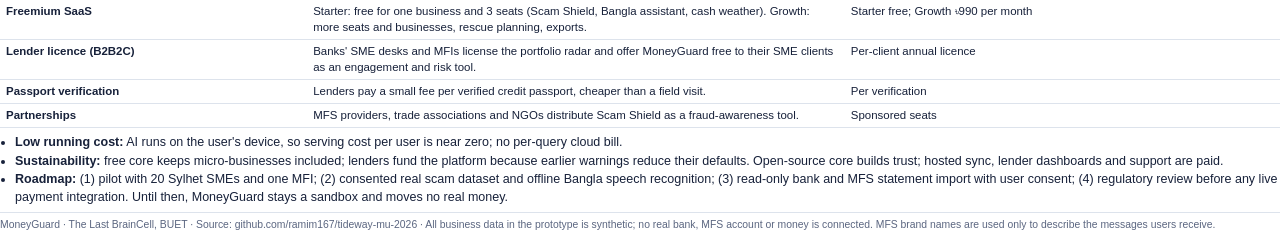
==== commit 685b1758: "Rename the new dictation text to MoneyGuard; test count 698 Co-Authored-By: Claude Opus 5.5 <noreply" ====
--- a/docs/proposal/proposal.html
+++ b/docs/proposal/proposal.html
@@ -115,7 +115,7 @@
 <ul>
   <li><strong>A working prototype already exists</strong> (open source, MIT): web app, three Sylhet demo businesses in BDT, Scam Shield, Bangla assistant, treasury hub, lender radar.</li>
   <li>Runs on any laptop with Python 3.11, no paid API, no internet needed for the core app.</li>
-  <li>695 automated tests; a 30-case self-test blocks 25/25 simulated attacks (prompt injection, payee change, tampering, replay).</li>
+  <li>698 automated tests; a 30-case self-test blocks 25/25 simulated attacks (prompt injection, payee change, tampering, replay).</li>
   <li>Security by design: role checks, CSRF, rate limits, kill switch, hash-chained audit with an independent witness.</li>
 </ul>
 </div>
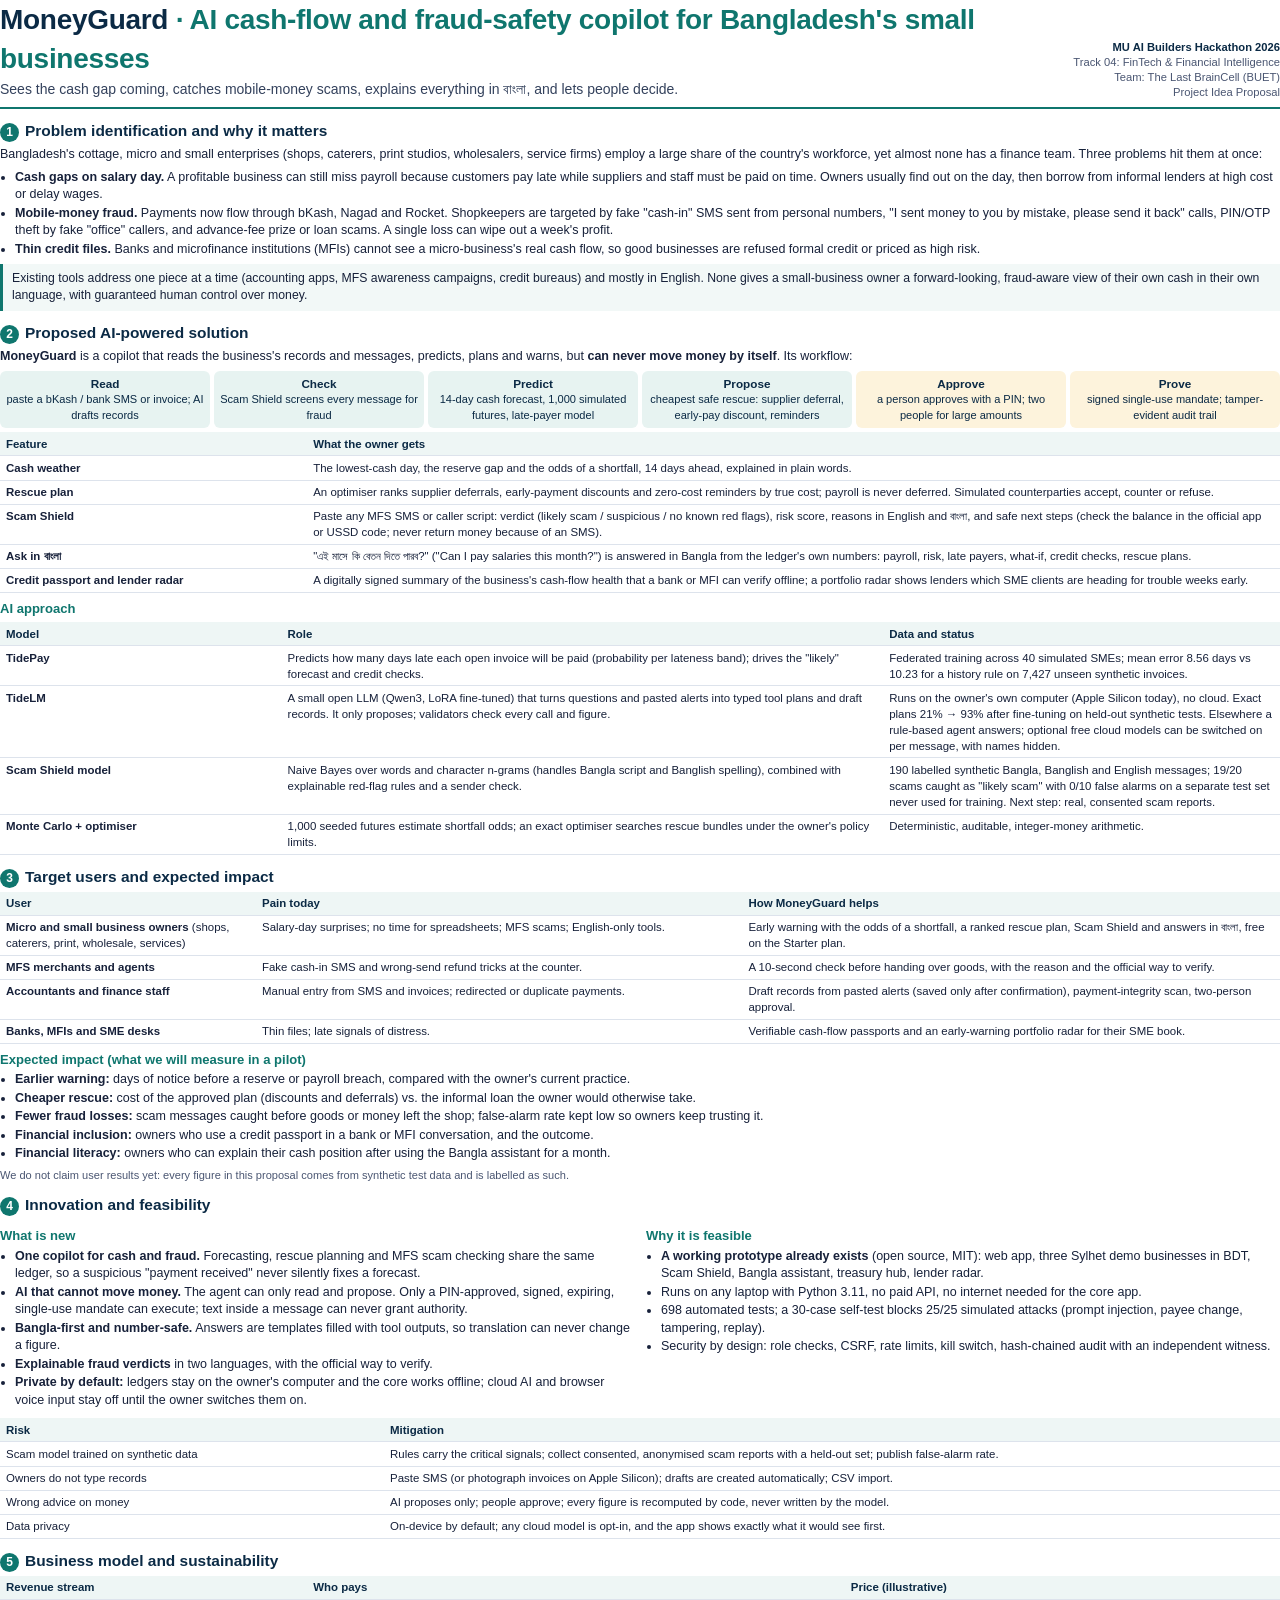
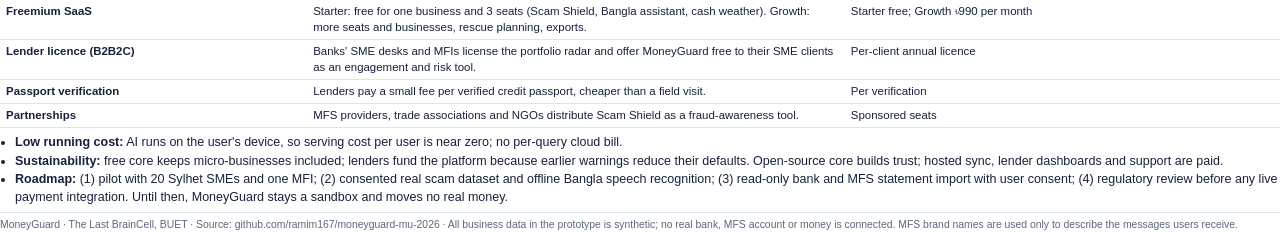
==== commit cf287b0d: "Point links at the renamed repo ramim167/moneyguard-mu-2026 Co-Authored-By: Claude Opus 5.5 <noreply" ====
--- a/docs/proposal/proposal.html
+++ b/docs/proposal/proposal.html
@@ -142,6 +142,6 @@
   <li><strong>Roadmap:</strong> (1) pilot with 20 Sylhet SMEs and one MFI; (2) consented real scam dataset and offline Bangla speech recognition; (3) read-only bank and MFS statement import with user consent; (4) regulatory review before any live payment integration. Until then, MoneyGuard stays a sandbox and moves no real money.</li>
 </ul>
 
-<footer>MoneyGuard · The Last BrainCell, BUET · Source: github.com/ramim167/tideway-mu-2026 · All business data in the prototype is synthetic; no real bank, MFS account or money is connected. MFS brand names are used only to describe the messages users receive.</footer>
+<footer>MoneyGuard · The Last BrainCell, BUET · Source: github.com/ramim167/moneyguard-mu-2026 · All business data in the prototype is synthetic; no real bank, MFS account or money is connected. MFS brand names are used only to describe the messages users receive.</footer>
 </body>
 </html>
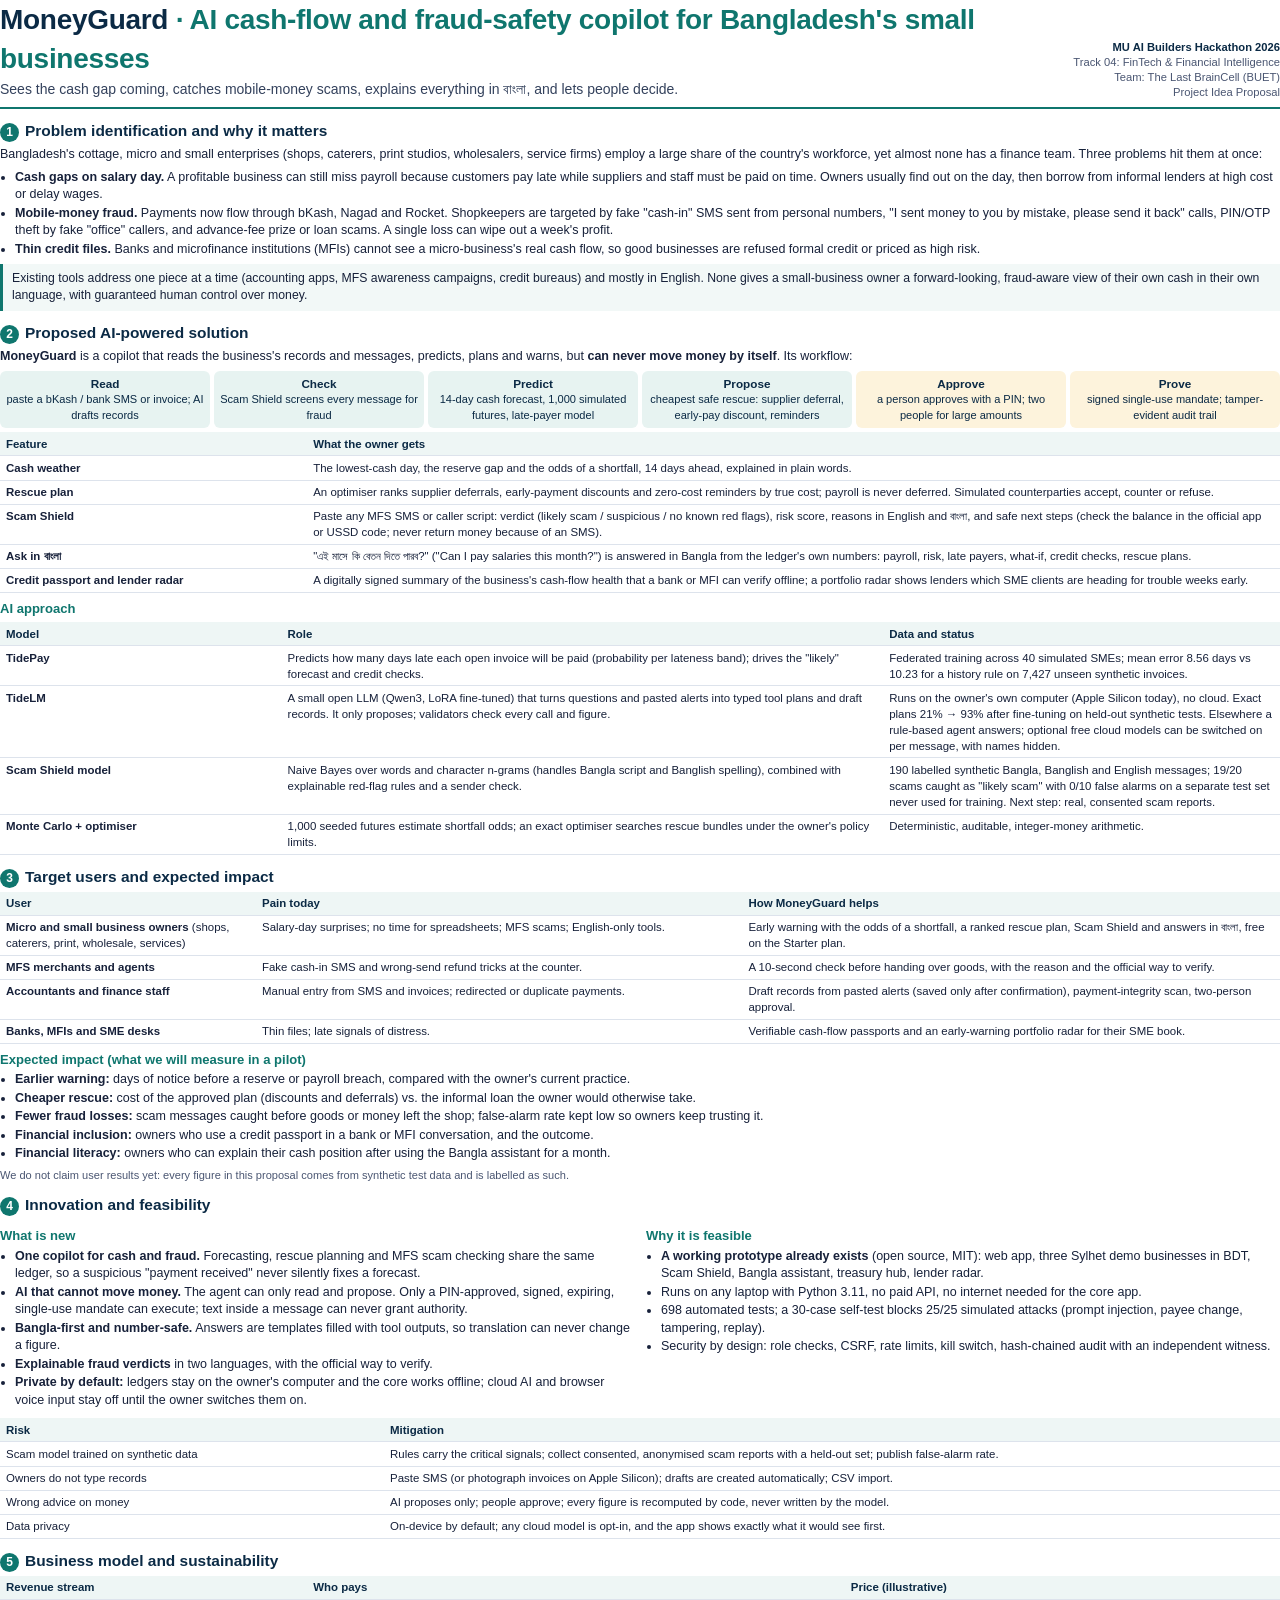
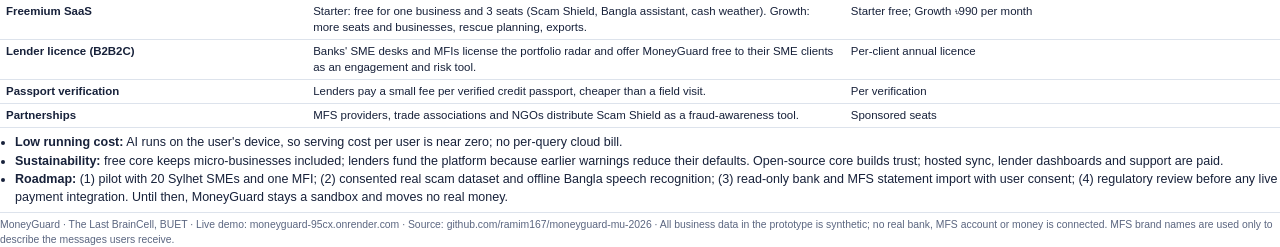
==== commit 39a74287: "Add the live Render demo link; repair README jump links after the rename Co-Authored-By: Claude Opus" ====
--- a/docs/proposal/proposal.html
+++ b/docs/proposal/proposal.html
@@ -142,6 +142,6 @@
   <li><strong>Roadmap:</strong> (1) pilot with 20 Sylhet SMEs and one MFI; (2) consented real scam dataset and offline Bangla speech recognition; (3) read-only bank and MFS statement import with user consent; (4) regulatory review before any live payment integration. Until then, MoneyGuard stays a sandbox and moves no real money.</li>
 </ul>
 
-<footer>MoneyGuard · The Last BrainCell, BUET · Source: github.com/ramim167/moneyguard-mu-2026 · All business data in the prototype is synthetic; no real bank, MFS account or money is connected. MFS brand names are used only to describe the messages users receive.</footer>
+<footer>MoneyGuard · The Last BrainCell, BUET · Live demo: moneyguard-95cx.onrender.com · Source: github.com/ramim167/moneyguard-mu-2026 · All business data in the prototype is synthetic; no real bank, MFS account or money is connected. MFS brand names are used only to describe the messages users receive.</footer>
 </body>
 </html>
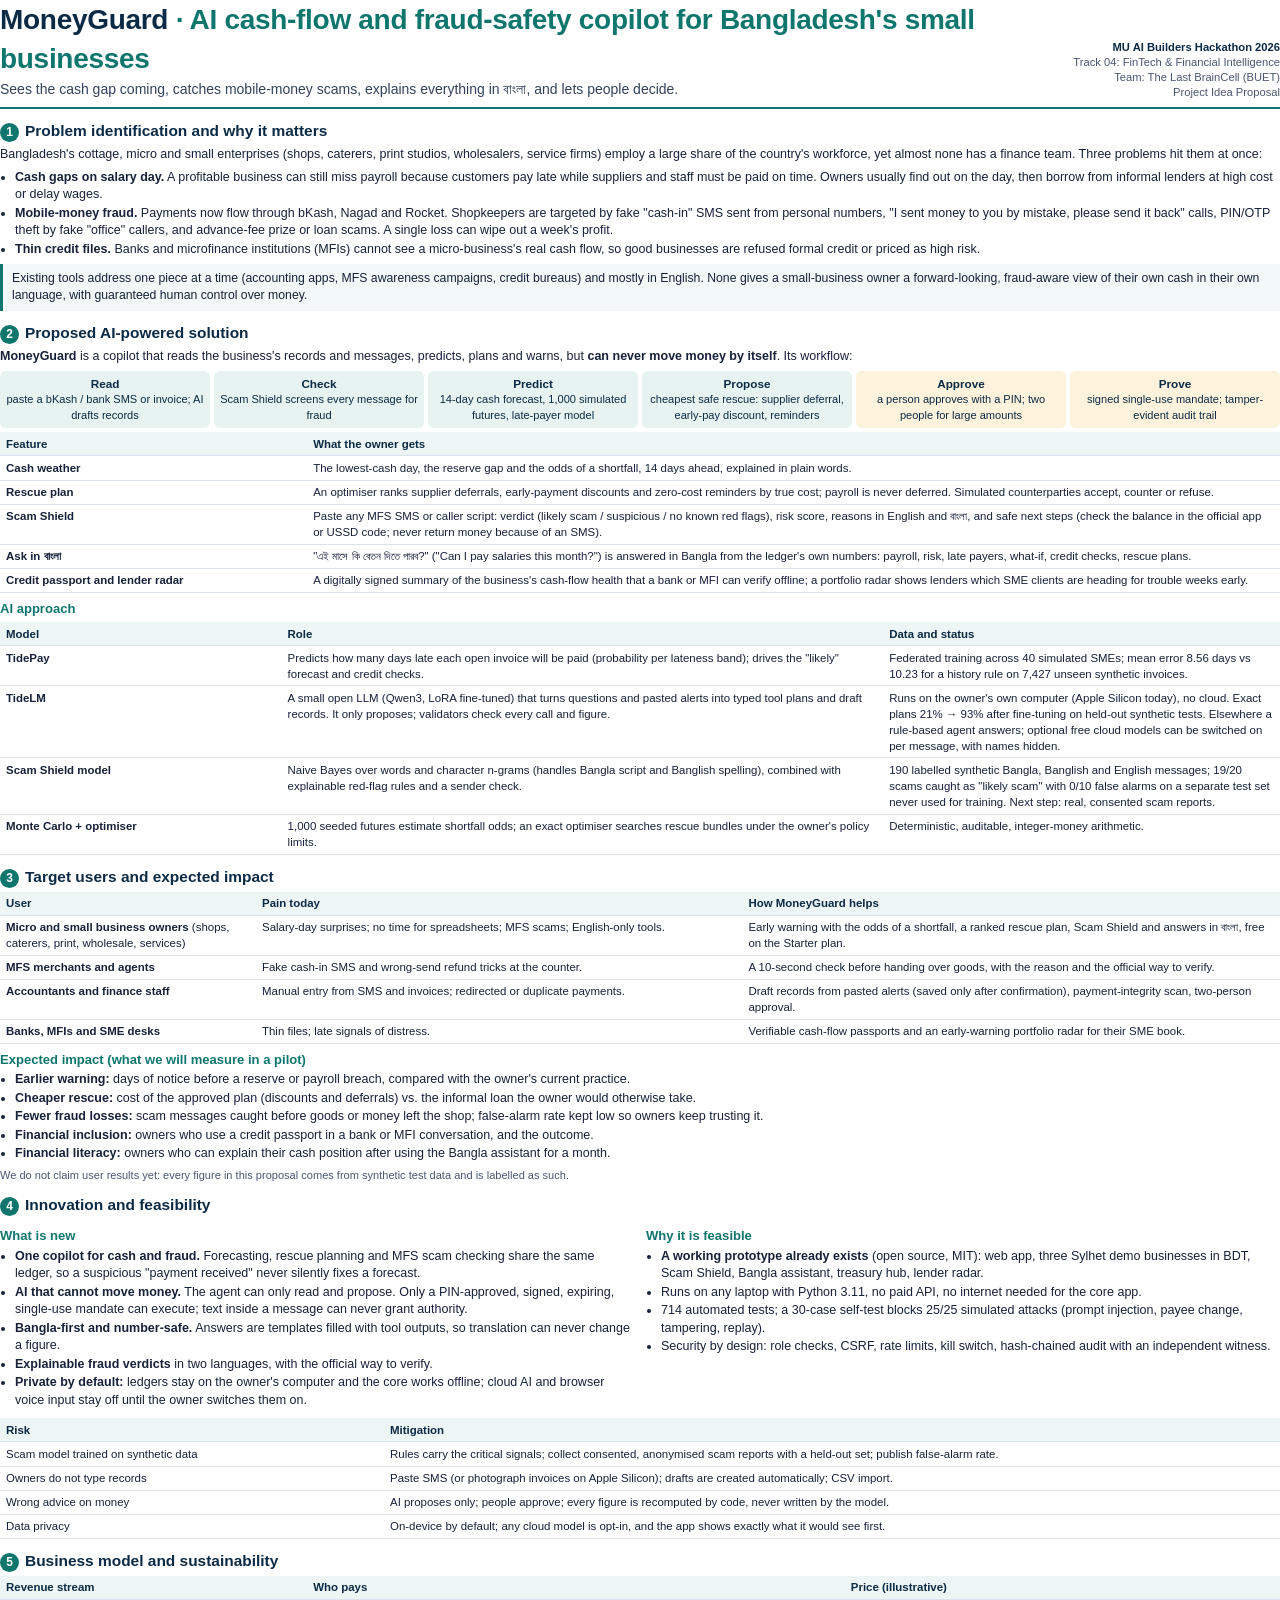
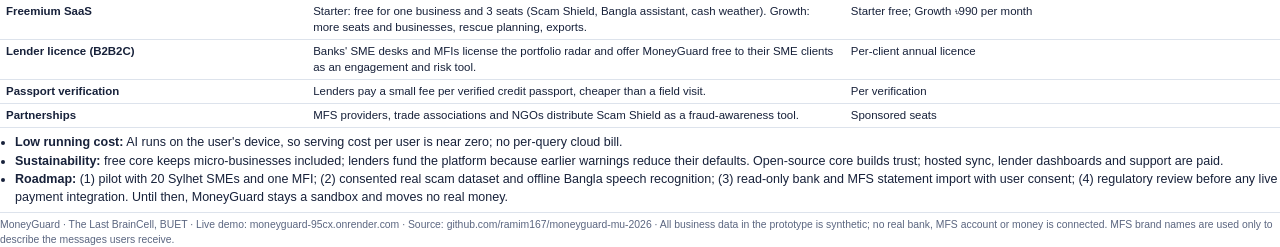
==== commit 2ad1200e: "Fix defects from a second independent review Money and approvals: - Inbox: a reference number before" ====
--- a/docs/proposal/proposal.html
+++ b/docs/proposal/proposal.html
@@ -115,7 +115,7 @@
 <ul>
   <li><strong>A working prototype already exists</strong> (open source, MIT): web app, three Sylhet demo businesses in BDT, Scam Shield, Bangla assistant, treasury hub, lender radar.</li>
   <li>Runs on any laptop with Python 3.11, no paid API, no internet needed for the core app.</li>
-  <li>698 automated tests; a 30-case self-test blocks 25/25 simulated attacks (prompt injection, payee change, tampering, replay).</li>
+  <li>714 automated tests; a 30-case self-test blocks 25/25 simulated attacks (prompt injection, payee change, tampering, replay).</li>
   <li>Security by design: role checks, CSRF, rate limits, kill switch, hash-chained audit with an independent witness.</li>
 </ul>
 </div>
